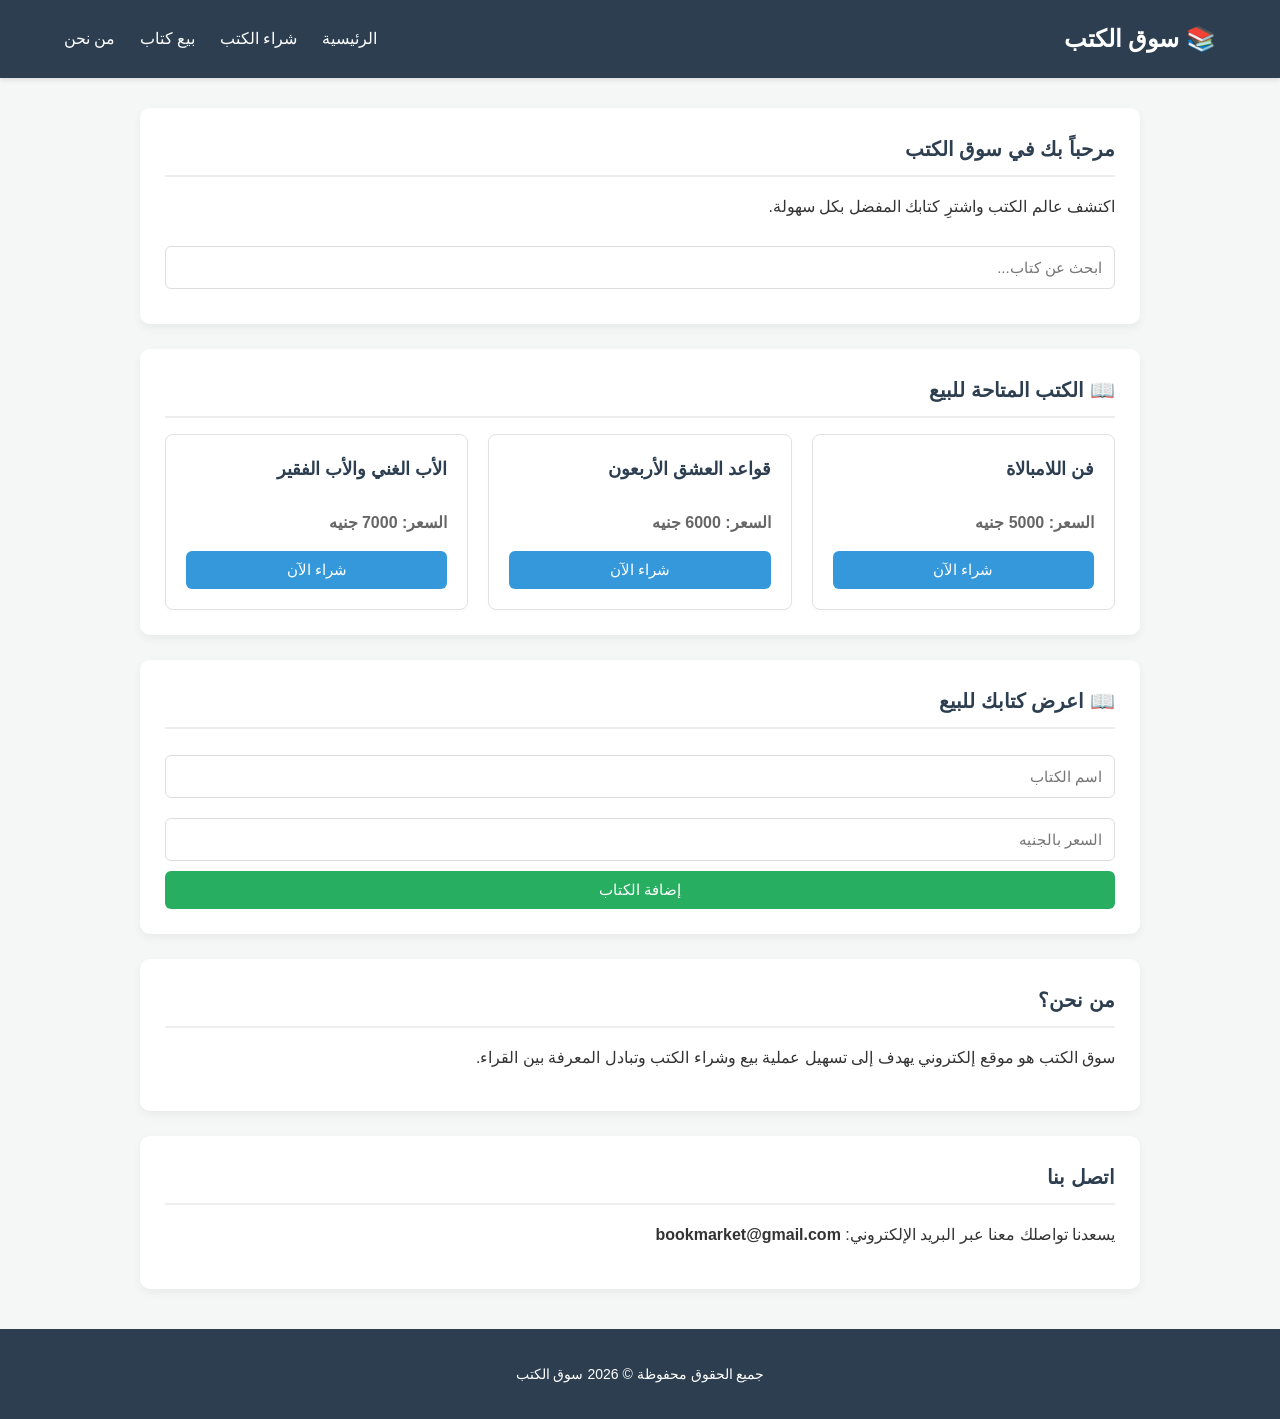
==== index.html @ 17366881 "Add files via upload" ====
<!DOCTYPE html>
<html lang="ar" dir="rtl">
<head>
    <meta charset="UTF-8">
    <meta name="viewport" content="width=device-width, initial-scale=1.0">
    <title>سوق الكتب | Book Market</title>
    <style>
        :root {
            --primary-color: #2c3e50;
            --accent-color: #3498db;
            --success-color: #27ae60;
            --bg-color: #f4f7f6;
            --card-bg: #ffffff;
            --text-color: #333333;
        }

        body {
            font-family: 'Segoe UI', Tahoma, Geneva, Verdana, sans-serif;
            background-color: var(--bg-color);
            color: var(--text-color);
            margin: 0;
            padding: 0;
            line-height: 1.6;
            scroll-behavior: smooth;
        }

        header {
            background-color: var(--primary-color);
            color: white;
            padding: 20px 5%;
            display: flex;
            justify-content: space-between;
            align-items: center;
            box-shadow: 0 2px 5px rgba(0,0,0,0.1);
            flex-wrap: wrap;
            position: sticky;
            top: 0;
            z-index: 1000;
        }

        header h2 {
            margin: 0;
            font-size: 24px;
        }

        nav a {
            color: white;
            margin-right: 20px;
            text-decoration: none;
            font-weight: 500;
            transition: color 0.3s;
        }

        nav a:hover {
            color: var(--accent-color);
        }

        .container {
            max-width: 1000px;
            margin: 30px auto;
            padding: 0 20px;
        }

        .section {
            background: var(--card-bg);
            padding: 25px;
            margin-bottom: 25px;
            border-radius: 10px;
            box-shadow: 0 4px 10px rgba(0,0,0,0.05);
        }

        .section h2 {
            margin-top: 0;
            color: var(--primary-color);
            border-bottom: 2px solid #eee;
            padding-bottom: 10px;
            font-size: 20px;
        }

        .search-input, .form-control {
            width: 100%;
            padding: 12px;
            margin: 10px 0;
            border: 1px solid #ddd;
            border-radius: 6px;
            box-sizing: border-box;
            font-size: 15px;
            transition: border-color 0.3s;
        }

        .search-input:focus, .form-control:focus {
            border-color: var(--accent-color);
            outline: none;
        }

        .books-grid {
            display: grid;
            grid-template-columns: repeat(auto-fill, minmax(280px, 1fr));
            gap: 20px;
            margin-top: 15px;
        }

        .book-card {
            background: #fff;
            border: 1px solid #e1e1e1;
            padding: 20px;
            border-radius: 8px;
            box-shadow: 0 2px 5px rgba(0,0,0,0.02);
            display: flex;
            flex-direction: column;
            justify-content: space-between;
            transition: transform 0.2s, box-shadow 0.2s;
        }

        .book-card:hover {
            transform: translateY(-3px);
            box-shadow: 0 5px 15px rgba(0,0,0,0.08);
        }

        .book-card h3 {
            margin: 0 0 10px 0;
            font-size: 18px;
            color: var(--primary-color);
        }

        .book-card p {
            color: #666;
            margin-bottom: 15px;
            font-weight: bold;
        }

        button {
            background-color: var(--success-color);
            color: white;
            border: none;
            padding: 10px 15px;
            cursor: pointer;
            border-radius: 6px;
            font-size: 15px;
            font-weight: 500;
            transition: background-color 0.3s;
            width: 100%;
        }

        button:hover {
            background-color: #219653;
        }

        .buy-btn {
            background-color: var(--accent-color);
        }

        .buy-btn:hover {
            background-color: #2980b9;
        }

        footer {
            text-align: center;
            padding: 20px;
            background-color: var(--primary-color);
            color: white;
            margin-top: 40px;
            font-size: 14px;
        }

        @media (max-width: 600px) {
            header {
                flex-direction: column;
                text-align: center;
            }
            nav {
                margin-top: 15px;
            }
            nav a {
                margin: 0 10px;
            }
        }
    </style>
</head>
<body>

    <header>
        <h2>📚 سوق الكتب</h2>
        <nav>
            <a href="#home">الرئيسية</a>
            <a href="#books-section">شراء الكتب</a>
            <a href="#add-book-section">بيع كتاب</a>
            <a href="#about-section">من نحن</a>
        </nav>
    </header>

    <div class="container">

        <!-- قسم الترحيب والبحث (الرئيسية) -->
        <div id="home" class="section">
            <h2>مرحباً بك في سوق الكتب</h2>
            <p>اكتشف عالم الكتب واشترِ كتابك المفضل بكل سهولة.</p>
            <input type="text" id="searchInput" class="search-input" placeholder="ابحث عن كتاب..." onkeyup="searchBooks()">
        </div>

        <!-- قائمة الكتب المتاحة -->
        <div id="books-section" class="section">
            <h2>📖 الكتب المتاحة للبيع</h2>
            <div id="booksList" class="books-grid">
                <div class="book-card" data-title="فن اللامبالاة">
                    <h3>فن اللامبالاة</h3>
                    <p>السعر: 5000 جنيه</p>
                    <button class="buy-btn" onclick="buyBook('فن اللامبالاة', 5000)">شراء الآن</button>
                </div>
                <div class="book-card" data-title="قواعد العشق الأربعون">
                    <h3>قواعد العشق الأربعون</h3>
                    <p>السعر: 6000 جنيه</p>
                    <button class="buy-btn" onclick="buyBook('قواعد العشق الأربعون', 6000)">شراء الآن</button>
                </div>
                <div class="book-card" data-title="الأب الغني والأب الفقير">
                    <h3>الأب الغني والأب الفقير</h3>
                    <p>السعر: 7000 جنيه</p>
                    <button class="buy-btn" onclick="buyBook('الأب الغني والأب الفقير', 7000)">شراء الآن</button>
                </div>
            </div>
        </div>

        <!-- قسم إضافة كتاب -->
        <div id="add-book-section" class="section">
            <h2>📖 اعرض كتابك للبيع</h2>
            <input type="text" id="bookTitle" class="form-control" placeholder="اسم الكتاب">
            <input type="number" id="bookPrice" class="form-control" placeholder="السعر بالجنيه">
            <button onclick="addBook()">إضافة الكتاب</button>
        </div>

        <!-- من نحن -->
        <div id="about-section" class="section">
            <h2>من نحن؟</h2>
            <p>سوق الكتب هو موقع إلكتروني يهدف إلى تسهيل عملية بيع وشراء الكتب وتبادل المعرفة بين القراء.</p>
        </div>

        <!-- اتصل بنا -->
        <div class="section">
            <h2>اتصل بنا</h2>
            <p>يسعدنا تواصلك معنا عبر البريد الإلكتروني: <strong>bookmarket@gmail.com</strong></p>
        </div>

    </div>

    <footer>
        <p>جميع الحقوق محفوظة © 2026 سوق الكتب</p>
    </footer>

    <script>
        function addBook() {
            const titleInput = document.getElementById('bookTitle');
            const priceInput = document.getElementById('bookPrice');
            const booksList = document.getElementById('booksList');

            const title = titleInput.value.trim();
            const price = priceInput.value.trim();

            if (title === "" || price === "") {
                alert("الرجاء إدخال اسم الكتاب والسعر!");
                return;
            }

            const newBookCard = document.createElement('div');
            newBookCard.className = 'book-card';
            newBookCard.setAttribute('data-title', title);
            
            newBookCard.innerHTML = `
                <h3>${title}</h3>
                <p>السعر: ${price} جنيه</p>
                <button class="buy-btn" onclick="buyBook('${title}', ${price})">شراء الآن</button>
            `;

            booksList.appendChild(newBookCard);

            titleInput.value = "";
            priceInput.value = "";

            alert("تم إضافة الكتاب بنجاح!");
        }

        function buyBook(title, price) {
            alert(`شكراً لك! لقد قمت بطلب شراء كتاب "${title}" بسعر ${price} جنيه.`);
        }

        function searchBooks() {
            const query = document.getElementById('searchInput').value.toLowerCase();
            const cards = document.querySelectorAll('.book-card');

            cards.forEach(card => {
                const title = card.getAttribute('data-title').toLowerCase();
                if (title.includes(query)) {
                    card.style.display = "flex";
                } else {
                    card.style.display = "none";
                }
            });
        }
    </script>

</body>
</html>
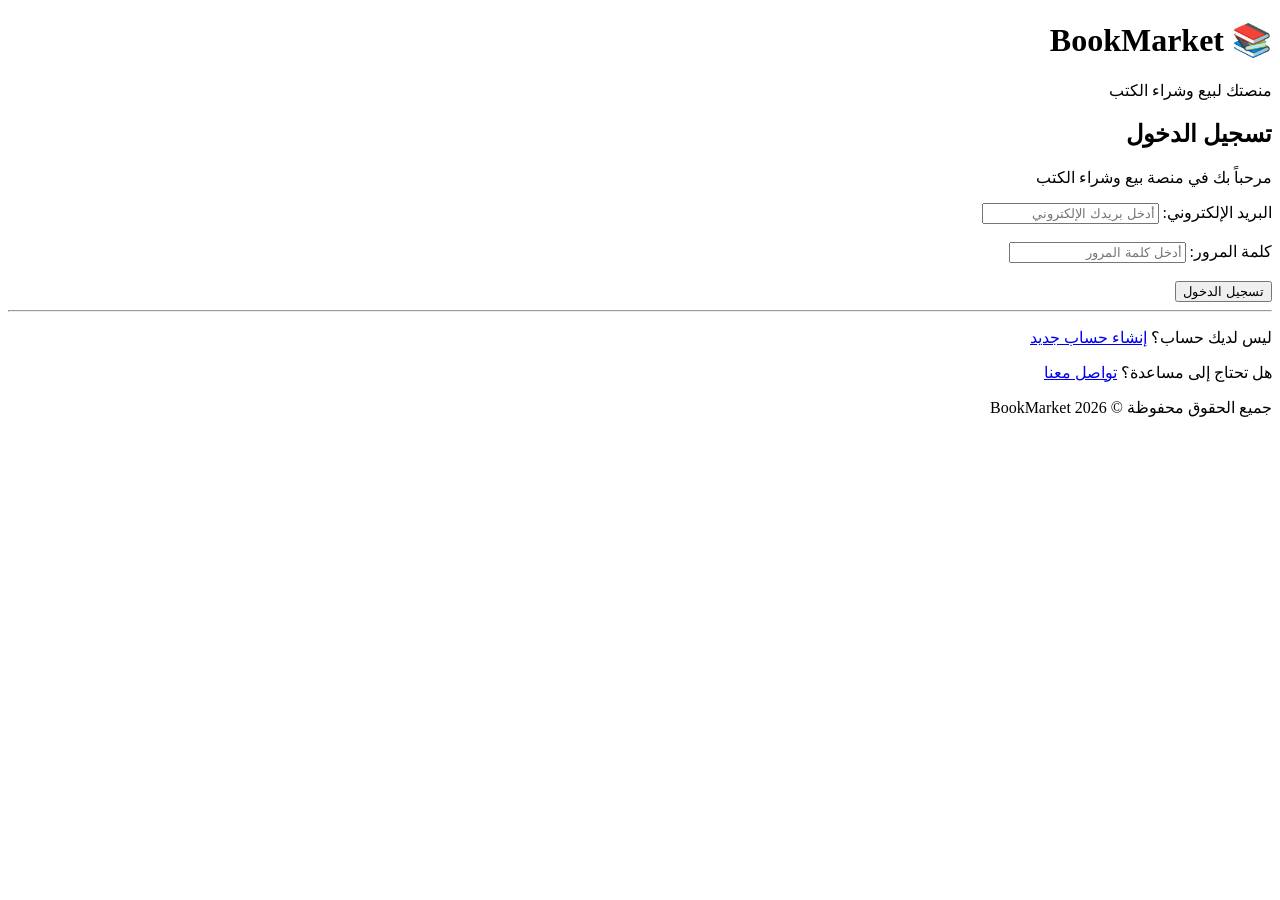
==== commit 8e4824c9: "Add files via upload" ====
--- a/index.html
+++ b/index.html
@@ -1,302 +1,93 @@
+
 <!DOCTYPE html>
 <html lang="ar" dir="rtl">
+
 <head>
     <meta charset="UTF-8">
     <meta name="viewport" content="width=device-width, initial-scale=1.0">
-    <title>سوق الكتب | Book Market</title>
-    <style>
-        :root {
-            --primary-color: #2c3e50;
-            --accent-color: #3498db;
-            --success-color: #27ae60;
-            --bg-color: #f4f7f6;
-            --card-bg: #ffffff;
-            --text-color: #333333;
-        }
 
-        body {
-            font-family: 'Segoe UI', Tahoma, Geneva, Verdana, sans-serif;
-            background-color: var(--bg-color);
-            color: var(--text-color);
-            margin: 0;
-            padding: 0;
-            line-height: 1.6;
-            scroll-behavior: smooth;
-        }
+    <meta name="description" content="منصة بيع وشراء الكتب">
 
-        header {
-            background-color: var(--primary-color);
-            color: white;
-            padding: 20px 5%;
-            display: flex;
-            justify-content: space-between;
-            align-items: center;
-            box-shadow: 0 2px 5px rgba(0,0,0,0.1);
-            flex-wrap: wrap;
-            position: sticky;
-            top: 0;
-            z-index: 1000;
-        }
+    <title>تسجيل الدخول | BookMarket</title>
+  <link rel="stylesheet" href="Css/style.css">
+  
+</head>
 
-        header h2 {
-            margin: 0;
-            font-size: 24px;
-        }
-
-        nav a {
-            color: white;
-            margin-right: 20px;
-            text-decoration: none;
-            font-weight: 500;
-            transition: color 0.3s;
-        }
-
-        nav a:hover {
-            color: var(--accent-color);
-        }
-
-        .container {
-            max-width: 1000px;
-            margin: 30px auto;
-            padding: 0 20px;
-        }
-
-        .section {
-            background: var(--card-bg);
-            padding: 25px;
-            margin-bottom: 25px;
-            border-radius: 10px;
-            box-shadow: 0 4px 10px rgba(0,0,0,0.05);
-        }
-
-        .section h2 {
-            margin-top: 0;
-            color: var(--primary-color);
-            border-bottom: 2px solid #eee;
-            padding-bottom: 10px;
-            font-size: 20px;
-        }
-
-        .search-input, .form-control {
-            width: 100%;
-            padding: 12px;
-            margin: 10px 0;
-            border: 1px solid #ddd;
-            border-radius: 6px;
-            box-sizing: border-box;
-            font-size: 15px;
-            transition: border-color 0.3s;
-        }
-
-        .search-input:focus, .form-control:focus {
-            border-color: var(--accent-color);
-            outline: none;
-        }
-
-        .books-grid {
-            display: grid;
-            grid-template-columns: repeat(auto-fill, minmax(280px, 1fr));
-            gap: 20px;
-            margin-top: 15px;
-        }
-
-        .book-card {
-            background: #fff;
-            border: 1px solid #e1e1e1;
-            padding: 20px;
-            border-radius: 8px;
-            box-shadow: 0 2px 5px rgba(0,0,0,0.02);
-            display: flex;
-            flex-direction: column;
-            justify-content: space-between;
-            transition: transform 0.2s, box-shadow 0.2s;
-        }
-
-        .book-card:hover {
-            transform: translateY(-3px);
-            box-shadow: 0 5px 15px rgba(0,0,0,0.08);
-        }
-
-        .book-card h3 {
-            margin: 0 0 10px 0;
-            font-size: 18px;
-            color: var(--primary-color);
-        }
-
-        .book-card p {
-            color: #666;
-            margin-bottom: 15px;
-            font-weight: bold;
-        }
-
-        button {
-            background-color: var(--success-color);
-            color: white;
-            border: none;
-            padding: 10px 15px;
-            cursor: pointer;
-            border-radius: 6px;
-            font-size: 15px;
-            font-weight: 500;
-            transition: background-color 0.3s;
-            width: 100%;
-        }
-
-        button:hover {
-            background-color: #219653;
-        }
-
-        .buy-btn {
-            background-color: var(--accent-color);
-        }
-
-        .buy-btn:hover {
-            background-color: #2980b9;
-        }
-
-        footer {
-            text-align: center;
-            padding: 20px;
-            background-color: var(--primary-color);
-            color: white;
-            margin-top: 40px;
-            font-size: 14px;
-        }
-
-        @media (max-width: 600px) {
-            header {
-                flex-direction: column;
-                text-align: center;
-            }
-            nav {
-                margin-top: 15px;
-            }
-            nav a {
-                margin: 0 10px;
-            }
-        }
-    </style>
-</head>
 <body>
 
+    <!-- رأس الصفحة -->
     <header>
-        <h2>📚 سوق الكتب</h2>
-        <nav>
-            <a href="#home">الرئيسية</a>
-            <a href="#books-section">شراء الكتب</a>
-            <a href="#add-book-section">بيع كتاب</a>
-            <a href="#about-section">من نحن</a>
-        </nav>
+        <h1>📚 BookMarket</h1>
+        <p>منصتك لبيع وشراء الكتب</p>
     </header>
 
-    <div class="container">
+    <!-- محتوى تسجيل الدخول -->
+    <main>
 
-        <!-- قسم الترحيب والبحث (الرئيسية) -->
-        <div id="home" class="section">
-            <h2>مرحباً بك في سوق الكتب</h2>
-            <p>اكتشف عالم الكتب واشترِ كتابك المفضل بكل سهولة.</p>
-            <input type="text" id="searchInput" class="search-input" placeholder="ابحث عن كتاب..." onkeyup="searchBooks()">
-        </div>
+        <section>
 
-        <!-- قائمة الكتب المتاحة -->
-        <div id="books-section" class="section">
-            <h2>📖 الكتب المتاحة للبيع</h2>
-            <div id="booksList" class="books-grid">
-                <div class="book-card" data-title="فن اللامبالاة">
-                    <h3>فن اللامبالاة</h3>
-                    <p>السعر: 5000 جنيه</p>
-                    <button class="buy-btn" onclick="buyBook('فن اللامبالاة', 5000)">شراء الآن</button>
+            <h2>تسجيل الدخول</h2>
+
+            <p>مرحباً بك في منصة بيع وشراء الكتب</p>
+
+            <form action="index.php" method="post">
+
+                <!-- البريد الإلكتروني -->
+                <div>
+                    <label for="email">البريد الإلكتروني:</label>
+                    <input
+                        type="email"
+                        id="email"
+                        name="email"
+                        placeholder="أدخل بريدك الإلكتروني"
+                        required>
                 </div>
-                <div class="book-card" data-title="قواعد العشق الأربعون">
-                    <h3>قواعد العشق الأربعون</h3>
-                    <p>السعر: 6000 جنيه</p>
-                    <button class="buy-btn" onclick="buyBook('قواعد العشق الأربعون', 6000)">شراء الآن</button>
+
+                <br>
+
+                <!-- كلمة المرور -->
+                <div>
+                    <label for="password">كلمة المرور:</label>
+                    <input
+                        type="password"
+                        id="password"
+                        name="password"
+                        placeholder="أدخل كلمة المرور"
+                        required>
                 </div>
-                <div class="book-card" data-title="الأب الغني والأب الفقير">
-                    <h3>الأب الغني والأب الفقير</h3>
-                    <p>السعر: 7000 جنيه</p>
-                    <button class="buy-btn" onclick="buyBook('الأب الغني والأب الفقير', 7000)">شراء الآن</button>
-                </div>
-            </div>
-        </div>
 
-        <!-- قسم إضافة كتاب -->
-        <div id="add-book-section" class="section">
-            <h2>📖 اعرض كتابك للبيع</h2>
-            <input type="text" id="bookTitle" class="form-control" placeholder="اسم الكتاب">
-            <input type="number" id="bookPrice" class="form-control" placeholder="السعر بالجنيه">
-            <button onclick="addBook()">إضافة الكتاب</button>
-        </div>
+                <br>
 
-        <!-- من نحن -->
-        <div id="about-section" class="section">
-            <h2>من نحن؟</h2>
-            <p>سوق الكتب هو موقع إلكتروني يهدف إلى تسهيل عملية بيع وشراء الكتب وتبادل المعرفة بين القراء.</p>
-        </div>
+                <!-- زر تسجيل الدخول -->
+                <button type="submit">
+                    تسجيل الدخول
+                </button>
 
-        <!-- اتصل بنا -->
-        <div class="section">
-            <h2>اتصل بنا</h2>
-            <p>يسعدنا تواصلك معنا عبر البريد الإلكتروني: <strong>bookmarket@gmail.com</strong></p>
-        </div>
+            </form>
 
-    </div>
+            <hr>
 
+            <!-- إنشاء حساب جديد -->
+            <p>
+                ليس لديك حساب؟
+                <a href="register.html">إنشاء حساب جديد</a>
+            </p>
+
+            <!-- التواصل معنا -->
+            <p>
+                هل تحتاج إلى مساعدة؟
+                <a href="contact.html">تواصل معنا</a>
+            </p>
+
+        </section>
+
+    </main>
+
+    <!-- تذييل الصفحة -->
     <footer>
-        <p>جميع الحقوق محفوظة © 2026 سوق الكتب</p>
+        <p>جميع الحقوق محفوظة © 2026 BookMarket</p>
     </footer>
-
-    <script>
-        function addBook() {
-            const titleInput = document.getElementById('bookTitle');
-            const priceInput = document.getElementById('bookPrice');
-            const booksList = document.getElementById('booksList');
-
-            const title = titleInput.value.trim();
-            const price = priceInput.value.trim();
-
-            if (title === "" || price === "") {
-                alert("الرجاء إدخال اسم الكتاب والسعر!");
-                return;
-            }
-
-            const newBookCard = document.createElement('div');
-            newBookCard.className = 'book-card';
-            newBookCard.setAttribute('data-title', title);
-            
-            newBookCard.innerHTML = `
-                <h3>${title}</h3>
-                <p>السعر: ${price} جنيه</p>
-                <button class="buy-btn" onclick="buyBook('${title}', ${price})">شراء الآن</button>
-            `;
-
-            booksList.appendChild(newBookCard);
-
-            titleInput.value = "";
-            priceInput.value = "";
-
-            alert("تم إضافة الكتاب بنجاح!");
-        }
-
-        function buyBook(title, price) {
-            alert(`شكراً لك! لقد قمت بطلب شراء كتاب "${title}" بسعر ${price} جنيه.`);
-        }
-
-        function searchBooks() {
-            const query = document.getElementById('searchInput').value.toLowerCase();
-            const cards = document.querySelectorAll('.book-card');
-
-            cards.forEach(card => {
-                const title = card.getAttribute('data-title').toLowerCase();
-                if (title.includes(query)) {
-                    card.style.display = "flex";
-                } else {
-                    card.style.display = "none";
-                }
-            });
-        }
-    </script>
+  <script src="js/script.js"></script>
 
 </body>
 </html>
-
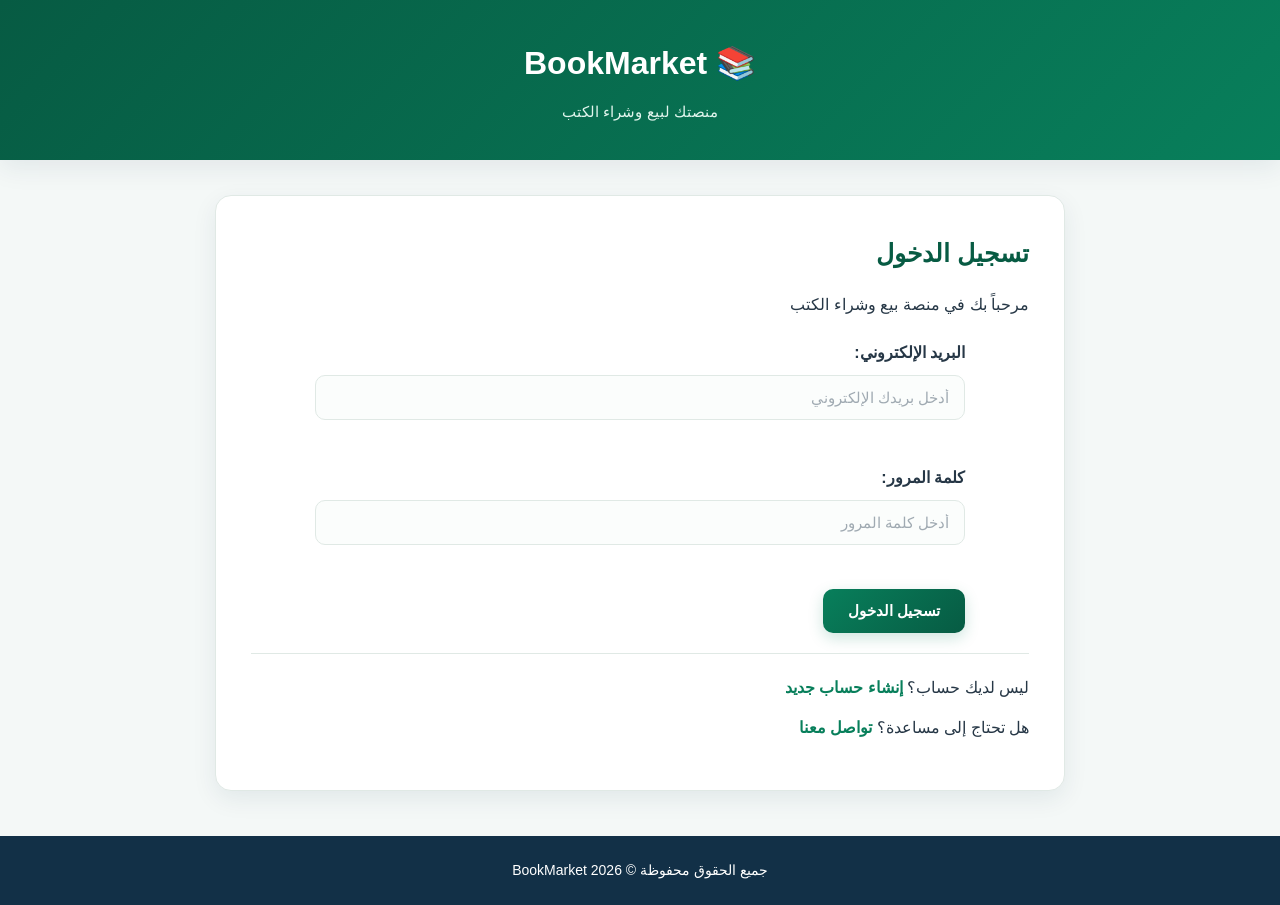
==== commit 48bb6feb: "Update stylesheet and script paths in index.html" ====
--- a/index.html
+++ b/index.html
@@ -9,7 +9,7 @@
     <meta name="description" content="منصة بيع وشراء الكتب">
 
     <title>تسجيل الدخول | BookMarket</title>
-  <link rel="stylesheet" href="Css/style.css">
+  <link rel="stylesheet" href="style.css">
   
 </head>
 
@@ -87,7 +87,7 @@
     <footer>
         <p>جميع الحقوق محفوظة © 2026 BookMarket</p>
     </footer>
-  <script src="js/script.js"></script>
+  <script src="script.js"></script>
 
 </body>
 </html>
--- a/style.css
+++ b/style.css
@@ -0,0 +1,392 @@
+
+/* =====================================
+   BOOKMARKET - GLOBAL DESIGN
+   ===================================== */
+
+/* 1. الألوان والإعدادات العامة */
+
+:root {
+    --primary: #087f5b;
+    --primary-dark: #075b43;
+    --primary-light: #e7f5ef;
+
+    --secondary: #f4b942;
+    --background: #f4f8f7;
+    --white: #ffffff;
+
+    --text: #263746;
+    --muted: #718096;
+    --border: #e0e9e5;
+
+    --shadow: 0 8px 25px rgba(18, 48, 71, 0.08);
+    --radius: 16px;
+}
+
+/* 2. إعادة ضبط العناصر */
+
+* {
+    margin: 0;
+    padding: 0;
+    box-sizing: border-box;
+}
+
+html {
+    scroll-behavior: smooth;
+}
+
+body {
+    font-family: Tahoma, Arial, sans-serif;
+    direction: rtl;
+    background: var(--background);
+    color: var(--text);
+    line-height: 1.8;
+    min-height: 100vh;
+}
+
+/* 3. رأس الصفحات */
+
+header {
+    background: linear-gradient(
+        135deg,
+        var(--primary-dark),
+        var(--primary)
+    );
+
+    color: var(--white);
+    text-align: center;
+    padding: 35px 15px;
+    box-shadow: var(--shadow);
+}
+
+header h1 {
+    font-size: 32px;
+    font-weight: bold;
+    margin-bottom: 5px;
+}
+
+header p {
+    font-size: 15px;
+    color: #e1f5ed;
+}
+
+/* 4. شريط التنقل */
+
+nav {
+    background: var(--white);
+    padding: 12px 15px;
+    box-shadow: var(--shadow);
+    position: sticky;
+    top: 0;
+    z-index: 100;
+}
+
+nav ul {
+    display: flex;
+    justify-content: center;
+    align-items: center;
+    flex-wrap: wrap;
+    gap: 12px;
+    list-style: none;
+}
+
+nav ul li a {
+    display: inline-block;
+    text-decoration: none;
+    color: var(--text);
+    font-weight: bold;
+    padding: 9px 17px;
+    border-radius: 10px;
+    transition: 0.3s;
+}
+
+nav ul li a:hover {
+    background: var(--primary);
+    color: var(--white);
+    box-shadow: 0 0 15px rgba(8, 127, 91, 0.35);
+}
+
+/* 5. المحتوى الرئيسي */
+
+main {
+    width: 92%;
+    max-width: 1150px;
+    margin: 35px auto;
+}
+
+/* 6. الأقسام والبطاقات */
+
+section {
+    background: var(--white);
+    padding: 30px;
+    margin-bottom: 25px;
+    border-radius: var(--radius);
+    box-shadow: var(--shadow);
+    border: 1px solid var(--border);
+}
+
+section h2 {
+    color: var(--primary-dark);
+    font-size: 25px;
+    margin-bottom: 15px;
+}
+
+section h3 {
+    color: var(--primary);
+    margin-bottom: 10px;
+}
+
+section p {
+    margin-bottom: 12px;
+}
+
+/* 7. النماذج وحقول الإدخال */
+
+form {
+    width: 100%;
+    max-width: 650px;
+    margin: 20px auto;
+}
+
+form div {
+    margin-bottom: 15px;
+}
+
+label {
+    display: block;
+    font-weight: bold;
+    margin-bottom: 7px;
+    color: var(--text);
+}
+
+input,
+select,
+textarea {
+    width: 100%;
+    padding: 13px 15px;
+    border: 1px solid var(--border);
+    border-radius: 10px;
+    background: #fbfdfc;
+    color: var(--text);
+    font-family: inherit;
+    font-size: 15px;
+    outline: none;
+    transition: 0.3s;
+}
+
+input:focus,
+select:focus,
+textarea:focus {
+    border-color: var(--primary);
+    background: var(--white);
+    box-shadow: 0 0 0 4px rgba(8, 127, 91, 0.10);
+}
+
+input::placeholder,
+textarea::placeholder {
+    color: #a0aab2;
+}
+
+textarea {
+    resize: vertical;
+}
+
+input[type="checkbox"] {
+    width: auto;
+    accent-color: var(--primary);
+    margin-left: 8px;
+}
+
+input[type="file"] {
+    background: var(--primary-light);
+}
+
+/* 8. الأزرار المضيئة */
+
+button {
+    background: linear-gradient(
+        135deg,
+        var(--primary),
+        var(--primary-dark)
+    );
+
+    color: var(--white);
+    border: none;
+    padding: 13px 25px;
+    border-radius: 10px;
+    font-family: inherit;
+    font-size: 15px;
+    font-weight: bold;
+    cursor: pointer;
+    transition: 0.3s;
+    box-shadow: 0 5px 15px rgba(8, 127, 91, 0.20);
+}
+
+button:hover {
+    transform: translateY(-3px);
+    box-shadow: 0 0 20px rgba(8, 127, 91, 0.45);
+}
+
+button:active {
+    transform: scale(0.97);
+}
+
+/* 9. الروابط */
+
+a {
+    color: var(--primary);
+    font-weight: bold;
+    text-decoration: none;
+    transition: 0.3s;
+}
+
+a:hover {
+    color: var(--primary-dark);
+    text-decoration: underline;
+}
+
+/* 10. الكتب المعروضة */
+
+article {
+    background: #fbfdfc;
+    border: 1px solid var(--border);
+    border-radius: 13px;
+    padding: 20px;
+    margin: 18px 0;
+    transition: 0.3s;
+}
+
+article:hover {
+    transform: translateY(-4px);
+    box-shadow: var(--shadow);
+    border-color: var(--primary);
+}
+
+article h3 {
+    font-size: 19px;
+}
+
+/* 11. القوائم */
+
+section ul {
+    padding-right: 25px;
+}
+
+section ul li {
+    padding: 5px 0;
+}
+
+/* 12. الخطوط الفاصلة */
+
+hr {
+    border: none;
+    border-top: 1px solid var(--border);
+    margin: 20px 0;
+}
+
+/* 13. تذييل الصفحات */
+
+footer {
+    background: #123047;
+    color: var(--white);
+    text-align: center;
+    padding: 22px 15px;
+    margin-top: 45px;
+}
+
+footer p {
+    margin: 0;
+    font-size: 14px;
+}
+
+/* 14. تصميم صفحة تسجيل الدخول وإنشاء الحساب */
+
+body:has(form) main {
+    max-width: 850px;
+}
+
+body:has(form) section {
+    padding: 35px;
+}
+
+/* 15. تصميم صفحة البحث */
+
+input[type="search"] {
+    border: 2px solid var(--border);
+}
+
+/* 16. تصميم صفحة البيع والشراء */
+
+input[type="number"] {
+    direction: rtl;
+}
+
+/* 17. تصميم الهواتف والأجهزة اللوحية */
+
+@media (max-width: 768px) {
+
+    header {
+        padding: 25px 12px;
+    }
+
+    header h1 {
+        font-size: 25px;
+    }
+
+    nav {
+        position: static;
+    }
+
+    nav ul {
+        gap: 5px;
+    }
+
+    nav ul li a {
+        padding: 8px 10px;
+        font-size: 13px;
+    }
+
+    main {
+        width: 94%;
+        margin: 20px auto;
+    }
+
+    section {
+        padding: 20px;
+    }
+
+    section h2 {
+        font-size: 21px;
+    }
+
+    body:has(form) section {
+        padding: 20px;
+    }
+
+    button {
+        width: 100%;
+    }
+}
+
+/* 18. تصميم الشاشات الصغيرة جداً */
+
+@media (max-width: 380px) {
+
+    header h1 {
+        font-size: 21px;
+    }
+
+    nav ul li a {
+        font-size: 12px;
+        padding: 7px;
+    }
+
+    section {
+        padding: 15px;
+    }
+
+    input,
+    select,
+    textarea {
+        font-size: 14px;
+    }
+}
